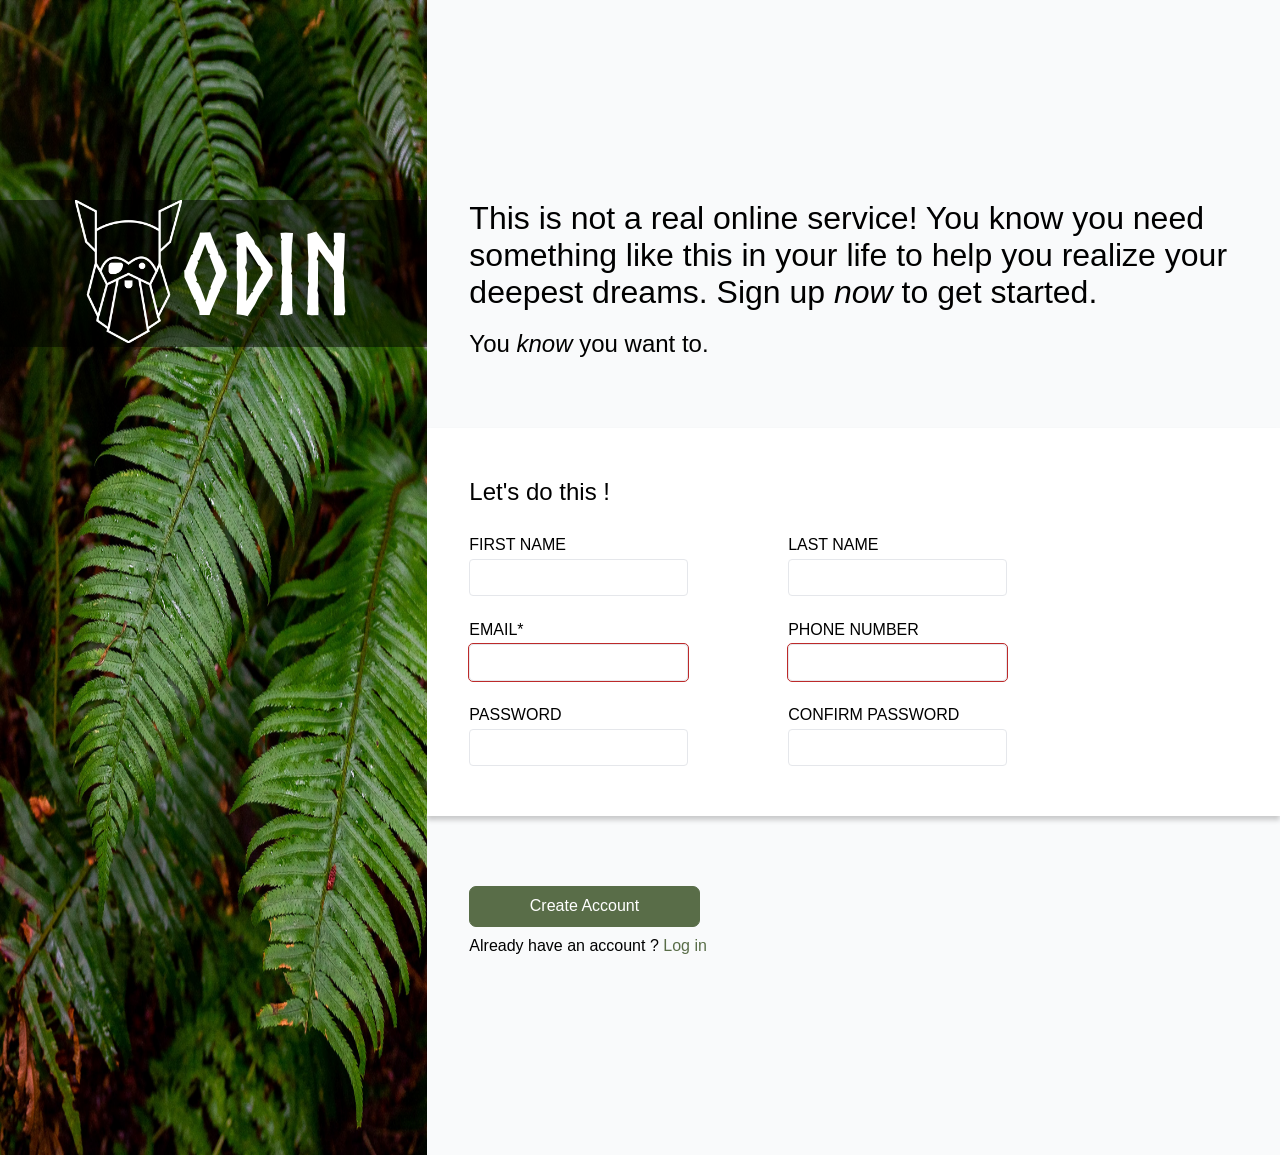
==== index.html @ 73304481 "Initial commit" ====
<!DOCTYPE html><html lang="en"><head><meta charset="UTF-8"><meta http-equiv="X-UA-Compatible" content="IE=edge"><meta name="viewport" content="width=device-width, initial-scale=1.0"><link rel="stylesheet" href="style.css"><title>Document</title></head><body> <aside><img src="./images/bg-main.jpg" alt="main background with leaves"><div class="logo"><div class="logo-img"> <img src="./images/odin-logo.png" alt="odin project logo"></div><p>ODIN</p></div></aside><main><header> <h1>This is not a real online service! You know you need 
something like this in your life to help you realize your 
deepest dreams. Sign up <em>now</em> to get started. </h1><h2>You <em>know</em> you want to.</h2></header><section class="form"><h2>Let's do this !</h2><div class="form-wraper"><form action="" method="post" id="registration"><p> <label for="user_fname">FIRST NAME</label><input type="text" id="user_fname" name="user_fname"></p><p> <label for="user_lname">LAST NAME</label><input type="text" id="user_lname" name="user_lname"></p><P> <label for="user_email">EMAIL<span arial-label="required">*</span></label><input type="email" name="user_email" id="user_email" required></P><p><label for="user_pnumber">PHONE NUMBER</label><input type="tel" name="user_pnumber" id="user_pnumber" required></p><p><label for="user_pwd">PASSWORD</label><input type="password" name="user_pwd" id="user_pwd"></p><p> <label for="user_confirm_pwd">CONFIRM PASSWORD</label><input type="password" name="user_confirm_pwd" id="user_confirm_pwd"></p></form></div></section><section class="login"><div class="controls"><button type="submit" form="registration">Create Account </button><p class="help">Already have an account ? <a href="#"> Log in </a></p></div></section></main></body></html>
---- style.css ----
/*! normalize.css v8.0.1 | MIT License | github.com/necolas/normalize.css */
/* Document
   ========================================================================== */
/**
 * 1. Correct the line height in all browsers.
 * 2. Prevent adjustments of font size after orientation changes in iOS.
 */
html {
  line-height: 1.15; /* 1 */
  -webkit-text-size-adjust: 100%; /* 2 */
}

/* Sections
   ========================================================================== */
/**
 * Remove the margin in all browsers.
 */
body {
  margin: 0;
}

/**
 * Render the `main` element consistently in IE.
 */
main {
  display: block;
}

/**
 * Correct the font size and margin on `h1` elements within `section` and
 * `article` contexts in Chrome, Firefox, and Safari.
 */
h1 {
  font-size: 2em;
  margin: 0.67em 0;
}

/* Grouping content
   ========================================================================== */
/**
 * 1. Add the correct box sizing in Firefox.
 * 2. Show the overflow in Edge and IE.
 */
hr {
  box-sizing: content-box; /* 1 */
  height: 0; /* 1 */
  overflow: visible; /* 2 */
}

/**
 * 1. Correct the inheritance and scaling of font size in all browsers.
 * 2. Correct the odd `em` font sizing in all browsers.
 */
pre {
  font-family: monospace, monospace; /* 1 */
  font-size: 1em; /* 2 */
}

/* Text-level semantics
   ========================================================================== */
/**
 * Remove the gray background on active links in IE 10.
 */
a {
  background-color: transparent;
}

/**
 * 1. Remove the bottom border in Chrome 57-
 * 2. Add the correct text decoration in Chrome, Edge, IE, Opera, and Safari.
 */
abbr[title] {
  border-bottom: none; /* 1 */
  text-decoration: underline; /* 2 */
  text-decoration: underline dotted; /* 2 */
}

/**
 * Add the correct font weight in Chrome, Edge, and Safari.
 */
b,
strong {
  font-weight: bolder;
}

/**
 * 1. Correct the inheritance and scaling of font size in all browsers.
 * 2. Correct the odd `em` font sizing in all browsers.
 */
code,
kbd,
samp {
  font-family: monospace, monospace; /* 1 */
  font-size: 1em; /* 2 */
}

/**
 * Add the correct font size in all browsers.
 */
small {
  font-size: 80%;
}

/**
 * Prevent `sub` and `sup` elements from affecting the line height in
 * all browsers.
 */
sub,
sup {
  font-size: 75%;
  line-height: 0;
  position: relative;
  vertical-align: baseline;
}

sub {
  bottom: -0.25em;
}

sup {
  top: -0.5em;
}

/* Embedded content
   ========================================================================== */
/**
 * Remove the border on images inside links in IE 10.
 */
img {
  border-style: none;
}

/* Forms
   ========================================================================== */
/**
 * 1. Change the font styles in all browsers.
 * 2. Remove the margin in Firefox and Safari.
 */
button,
input,
optgroup,
select,
textarea {
  font-family: inherit; /* 1 */
  font-size: 100%; /* 1 */
  line-height: 1.15; /* 1 */
  margin: 0; /* 2 */
}

/**
 * Show the overflow in IE.
 * 1. Show the overflow in Edge.
 */
button,
input { /* 1 */
  overflow: visible;
}

/**
 * Remove the inheritance of text transform in Edge, Firefox, and IE.
 * 1. Remove the inheritance of text transform in Firefox.
 */
button,
select { /* 1 */
  text-transform: none;
}

/**
 * Correct the inability to style clickable types in iOS and Safari.
 */
button,
[type=button],
[type=reset],
[type=submit] {
  -webkit-appearance: button;
}

/**
 * Remove the inner border and padding in Firefox.
 */
button::-moz-focus-inner,
[type=button]::-moz-focus-inner,
[type=reset]::-moz-focus-inner,
[type=submit]::-moz-focus-inner {
  border-style: none;
  padding: 0;
}

/**
 * Restore the focus styles unset by the previous rule.
 */
button:-moz-focusring,
[type=button]:-moz-focusring,
[type=reset]:-moz-focusring,
[type=submit]:-moz-focusring {
  outline: 1px dotted ButtonText;
}

/**
 * Correct the padding in Firefox.
 */
fieldset {
  padding: 0.35em 0.75em 0.625em;
}

/**
 * 1. Correct the text wrapping in Edge and IE.
 * 2. Correct the color inheritance from `fieldset` elements in IE.
 * 3. Remove the padding so developers are not caught out when they zero out
 *    `fieldset` elements in all browsers.
 */
legend {
  box-sizing: border-box; /* 1 */
  color: inherit; /* 2 */
  display: table; /* 1 */
  max-width: 100%; /* 1 */
  padding: 0; /* 3 */
  white-space: normal; /* 1 */
}

/**
 * Add the correct vertical alignment in Chrome, Firefox, and Opera.
 */
progress {
  vertical-align: baseline;
}

/**
 * Remove the default vertical scrollbar in IE 10+.
 */
textarea {
  overflow: auto;
}

/**
 * 1. Add the correct box sizing in IE 10.
 * 2. Remove the padding in IE 10.
 */
[type=checkbox],
[type=radio] {
  box-sizing: border-box; /* 1 */
  padding: 0; /* 2 */
}

/**
 * Correct the cursor style of increment and decrement buttons in Chrome.
 */
[type=number]::-webkit-inner-spin-button,
[type=number]::-webkit-outer-spin-button {
  height: auto;
}

/**
 * 1. Correct the odd appearance in Chrome and Safari.
 * 2. Correct the outline style in Safari.
 */
[type=search] {
  -webkit-appearance: textfield; /* 1 */
  outline-offset: -2px; /* 2 */
}

/**
 * Remove the inner padding in Chrome and Safari on macOS.
 */
[type=search]::-webkit-search-decoration {
  -webkit-appearance: none;
}

/**
 * 1. Correct the inability to style clickable types in iOS and Safari.
 * 2. Change font properties to `inherit` in Safari.
 */
::-webkit-file-upload-button {
  -webkit-appearance: button; /* 1 */
  font: inherit; /* 2 */
}

/* Interactive
   ========================================================================== */
/*
 * Add the correct display in Edge, IE 10+, and Firefox.
 */
details {
  display: block;
}

/*
 * Add the correct display in all browsers.
 */
summary {
  display: list-item;
}

/* Misc
   ========================================================================== */
/**
 * Add the correct display in IE 10+.
 */
template {
  display: none;
}

/**
 * Add the correct display in IE 10.
 */
[hidden] {
  display: none;
}

*, *::before, *::after {
  box-sizing: border-box;
}

h1, h2, p {
  margin: 0;
  padding: 0;
}

body {
  max-width: 1440px;
  min-height: auto;
  margin: 0 auto;
}

ul {
  list-style-type: none;
}

a {
  text-decoration: none;
}

/*
button,
input,
select,
textarea {
  font-family: inherit;
  font-size: 100%;
}*/
input,
textarea,
select,
button {
  padding: 0;
  margin: 0;
  box-sizing: border-box;
}

@font-face {
  font-family: "Norse Bold";
  src: url("./font/Norse-Bold.ttf") format("truetype"), url("./font/Norse-Bold.woff") format("woff"), url("./font/Norse-Bold.ttf") format("truetype");
  font-style: normal;
  font-weight: bold;
}
body {
  max-height: 720px;
  display: grid;
  grid-template-columns: 1fr 2fr;
  grid-template-rows: none;
  grid-template-areas: "aside main";
  font-family: Verdana, Geneva, Tahoma, sans-serif;
  font-size: 16px;
}
body aside {
  grid-area: aside;
}
body main {
  grid-area: main;
}

aside {
  position: relative;
}
aside img {
  width: 100%;
  height: 100%;
}
aside .logo {
  top: 200px;
  position: absolute;
  background-color: rgba(0, 0, 0, 0.5);
  width: 100%;
  display: flex;
  flex-direction: row;
  flex-wrap: nowrap;
  justify-content: center;
  align-items: center;
}
aside .logo .logo-img {
  width: 25%;
}
aside .logo p {
  color: white;
  font-family: "Norse Bold";
  font-size: 112px;
  font-style: bold;
}

main {
  display: flex;
  flex-direction: column;
  flex-wrap: nowrap;
  justify-content: normal;
  align-items: flex-start;
  gap: 70px;
  padding: 200px 0;
  background-color: #f9fafb;
}
main header {
  display: flex;
  flex-direction: column;
  flex-wrap: nowrap;
  justify-content: normal;
  align-items: center;
  gap: 20px;
}
main header h1, main header h2 {
  width: 90%;
}
main section.form {
  background-color: white;
  width: 100%;
  padding: 50px 0;
  box-shadow: 0px 4px 5px 0px rgba(0, 0, 0, 0.2);
  display: flex;
  flex-direction: column;
  flex-wrap: nowrap;
  justify-content: normal;
  align-items: center;
  gap: 30px;
}
main section.form h2 {
  font-weight: 400;
}
main section.form > * {
  width: 90%;
}
main section.login {
  display: flex;
  flex-direction: column;
  flex-wrap: nowrap;
  justify-content: normal;
  align-items: center;
  width: 100%;
}
main section.login .controls {
  display: flex;
  flex-direction: column;
  flex-wrap: nowrap;
  justify-content: normal;
  align-items: flex-start;
  gap: 10px;
  width: 90%;
}
main section.login .controls button {
  background-color: #596D48;
  color: white;
  padding: 10px 20px;
  border: 1px solid #596D48;
  border-radius: 7px;
  font-weight: 500;
  width: 30%;
}
main section.login .controls button:hover {
  opacity: 0.7;
}
main section.login .controls a {
  font-weight: 500;
  color: #596D48;
}

header h1, header h2 {
  font-weight: 400;
}

form {
  width: 70%;
  display: grid;
  grid-template-columns: 1fr 1fr;
  grid-template-rows: none;
  row-gap: 25px;
  column-gap: 100px;
  background-color: white;
}
form p {
  display: flex;
  flex-direction: column;
  flex-wrap: nowrap;
  justify-content: normal;
  align-items: normal;
  gap: 5px;
}
form p input {
  width: 100%;
  height: 2.3rem;
  border: 1px solid #E5E7EB;
  border-radius: 4px;
  outline: none;
  padding: 7px 7px 7px 10px;
}
form p input:hover {
  outline: 1px solid #c8ccd5;
}
form p input:focus {
  outline: 1px solid #6385e3;
  box-shadow: 2px 2px 3px 1px rgba(0, 0, 0, 0.2);
}
form p input:invalid {
  outline: 1px solid #bd2a2a;
}

@media (max-width: 1000px) {
  body {
    display: grid;
    grid-template-columns: 1fr;
    grid-template-rows: none;
    grid-template-areas: "aside" "main";
    max-height: none;
  }
}

/*# sourceMappingURL=style.css.map */
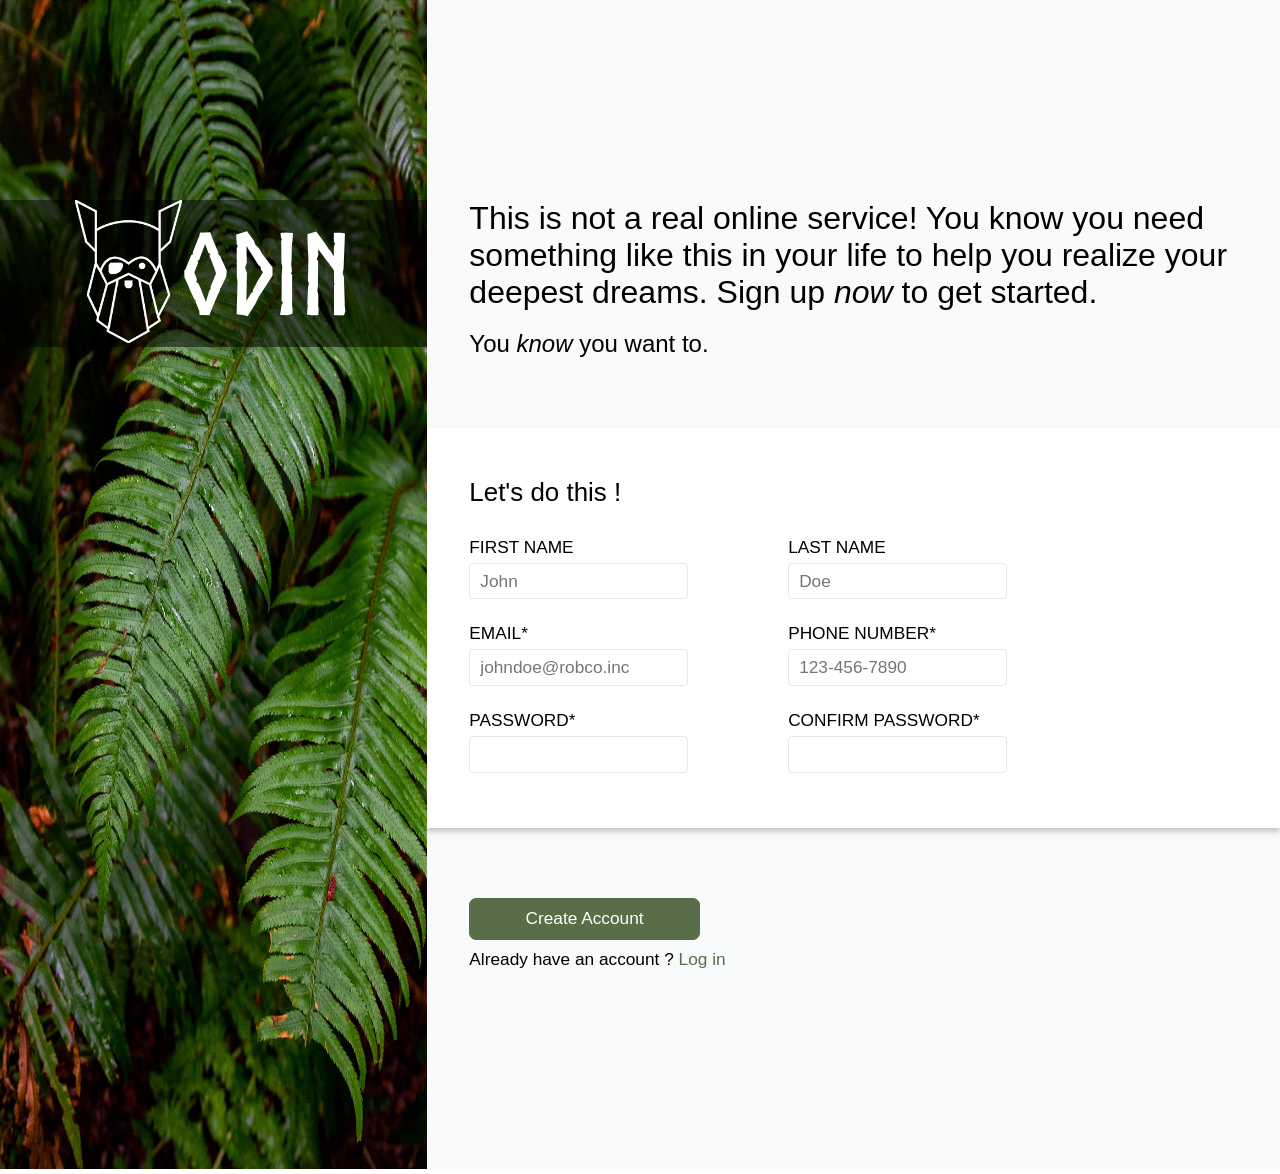
==== commit b9f8041e: "Polishing state" ====
--- a/index.html
+++ b/index.html
@@ -1,3 +1,3 @@
 <!DOCTYPE html><html lang="en"><head><meta charset="UTF-8"><meta http-equiv="X-UA-Compatible" content="IE=edge"><meta name="viewport" content="width=device-width, initial-scale=1.0"><link rel="stylesheet" href="style.css"><title>Document</title></head><body> <aside><img src="./images/bg-main.jpg" alt="main background with leaves"><div class="logo"><div class="logo-img"> <img src="./images/odin-logo.png" alt="odin project logo"></div><p>ODIN</p></div></aside><main><header> <h1>This is not a real online service! You know you need 
 something like this in your life to help you realize your 
-deepest dreams. Sign up <em>now</em> to get started. </h1><h2>You <em>know</em> you want to.</h2></header><section class="form"><h2>Let's do this !</h2><div class="form-wraper"><form action="" method="post" id="registration"><p> <label for="user_fname">FIRST NAME</label><input type="text" id="user_fname" name="user_fname"></p><p> <label for="user_lname">LAST NAME</label><input type="text" id="user_lname" name="user_lname"></p><P> <label for="user_email">EMAIL<span arial-label="required">*</span></label><input type="email" name="user_email" id="user_email" required></P><p><label for="user_pnumber">PHONE NUMBER</label><input type="tel" name="user_pnumber" id="user_pnumber" required></p><p><label for="user_pwd">PASSWORD</label><input type="password" name="user_pwd" id="user_pwd"></p><p> <label for="user_confirm_pwd">CONFIRM PASSWORD</label><input type="password" name="user_confirm_pwd" id="user_confirm_pwd"></p></form></div></section><section class="login"><div class="controls"><button type="submit" form="registration">Create Account </button><p class="help">Already have an account ? <a href="#"> Log in </a></p></div></section></main></body></html>+deepest dreams. Sign up <em>now</em> to get started. </h1><h2>You <em>know</em> you want to.</h2></header><section class="form"><h2>Let's do this !</h2><div class="form-wraper"><form action="" method="post" id="registration"><p> <label for="user_fname">FIRST NAME</label><input type="text" id="user_fname" name="user_fname" pattern="[a-z|A-z]+" title="Enter first name in alphabet without any spaces or other characters" placeholder="John"></p><p> <label for="user_lname">LAST NAME</label><input type="text" id="user_lname" name="user_lname" pattern="[a-z|A-z]+" title="Enter last name in alphabet without any spaces or other characters" placeholder="Doe"></p><P> <label for="user_email">EMAIL<span arial-label="required">*</span></label><input class="initial" type="email" name="user_email" id="user_email" required title="Enter a valid Robco corp email, example: johndoe@robco.inc" pattern=".+@robco.inc" placeholder="johndoe@robco.inc"></P><p><label for="user_pnumber">PHONE NUMBER<span arial-label="required">*</span></label><input class="initial" type="tel" name="user_pnumber" id="user_pnumber" required placeholder="123-456-7890" title="Example phone number: 123-456-7890" pattern="[0-9]{3}-[0-9]{3}-[0-9]{4}"></p><p><label for="user_pwd">PASSWORD<span arial-label="required">*</span></label><input class="initial" type="password" name="user_pwd" id="user_pwd" required><span></span></p><p> <label for="user_confirm_pwd">CONFIRM PASSWORD<span arial-label="required">*</span></label><input class="initial" type="password" name="user_confirm_pwd" id="user_confirm_pwd" required></p></form></div></section><section class="login"><div class="controls"><button type="submit" form="registration">Create Account </button><p class="help">Already have an account ? <a href="#"> Log in </a></p></div></section></main></body><script src="script.js"> </script></html>
--- a/style.css
+++ b/style.css
@@ -360,7 +360,7 @@
   grid-template-rows: none;
   grid-template-areas: "aside main";
   font-family: Verdana, Geneva, Tahoma, sans-serif;
-  font-size: 16px;
+  font-size: calc(16px + 0.1vw);
 }
 body aside {
   grid-area: aside;
@@ -414,6 +414,12 @@
   justify-content: normal;
   align-items: center;
   gap: 20px;
+}
+main header h1 {
+  font-size: 32px;
+}
+main header h2 {
+  font-size: 24px;
 }
 main header h1, main header h2 {
   width: 90%;
@@ -465,6 +471,9 @@
 main section.login .controls button:hover {
   opacity: 0.7;
 }
+main section.login .controls button:active {
+  color: black;
+}
 main section.login .controls a {
   font-weight: 500;
   color: #596D48;
@@ -509,8 +518,19 @@
 form p input:invalid {
   outline: 1px solid #bd2a2a;
 }
-
-@media (max-width: 1000px) {
+form p input.initial {
+  outline: none;
+}
+form p input.error-confirm {
+  outline: 1px solid #bd2a2a;
+}
+form p #user_pwd.error-confirm + span::after {
+  content: "* Password do not match";
+  color: #bd2a2a;
+  font-size: 0.9rem;
+}
+
+@media (max-width: 1100px) {
   body {
     display: grid;
     grid-template-columns: 1fr;
@@ -518,6 +538,60 @@
     grid-template-areas: "aside" "main";
     max-height: none;
   }
+  main header h1, main header h2 {
+    text-align: center;
+  }
+}
+@media (max-width: 1100px) and (max-width: 375px) {
+  main header h1 {
+    font-size: 28.8px;
+  }
+  main header h2 {
+    font-size: 24px;
+  }
+}
+@media (max-width: 1100px) {
+  main section.form h2 {
+    text-align: center;
+  }
+  main section.form .form-wraper {
+    display: flex;
+    flex-direction: row;
+    flex-wrap: nowrap;
+    justify-content: center;
+    align-items: normal;
+  }
+  main section.form .form-wraper form {
+    column-gap: 45px;
+  }
+}
+@media (max-width: 1100px) and (max-width: 750px) {
+  main section.form .form-wraper form {
+    display: flex;
+    flex-direction: column;
+    flex-wrap: nowrap;
+    justify-content: normal;
+    align-items: center;
+  }
+}
+@media (max-width: 1100px) and (max-width: 375px) {
+  main section.form .form-wraper form {
+    width: 100%;
+  }
+}
+@media (max-width: 1100px) {
+  main section.login .controls {
+    display: flex;
+    flex-direction: column;
+    flex-wrap: nowrap;
+    justify-content: normal;
+    align-items: center;
+  }
+}
+@media (max-width: 1100px) and (max-width: 425px) {
+  main section.login .controls button {
+    width: 50%;
+  }
 }
 
 /*# sourceMappingURL=style.css.map */
